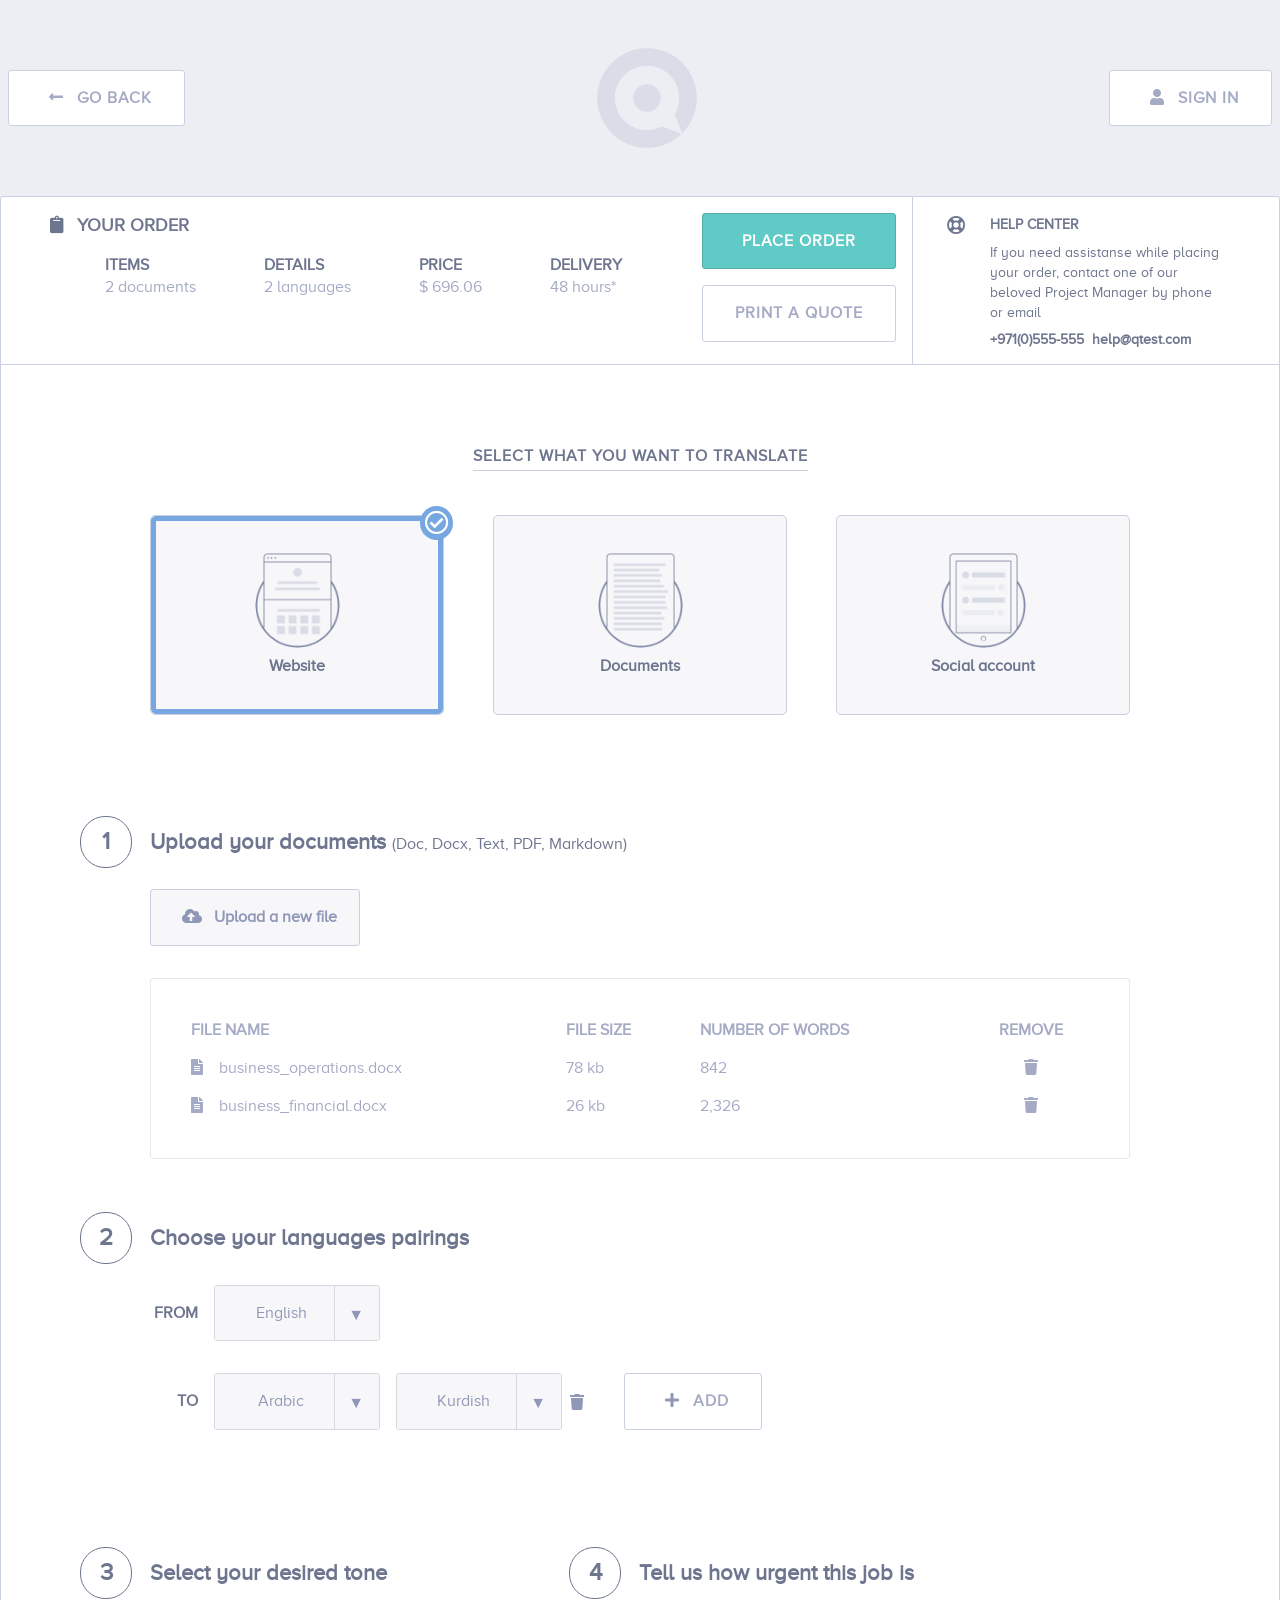
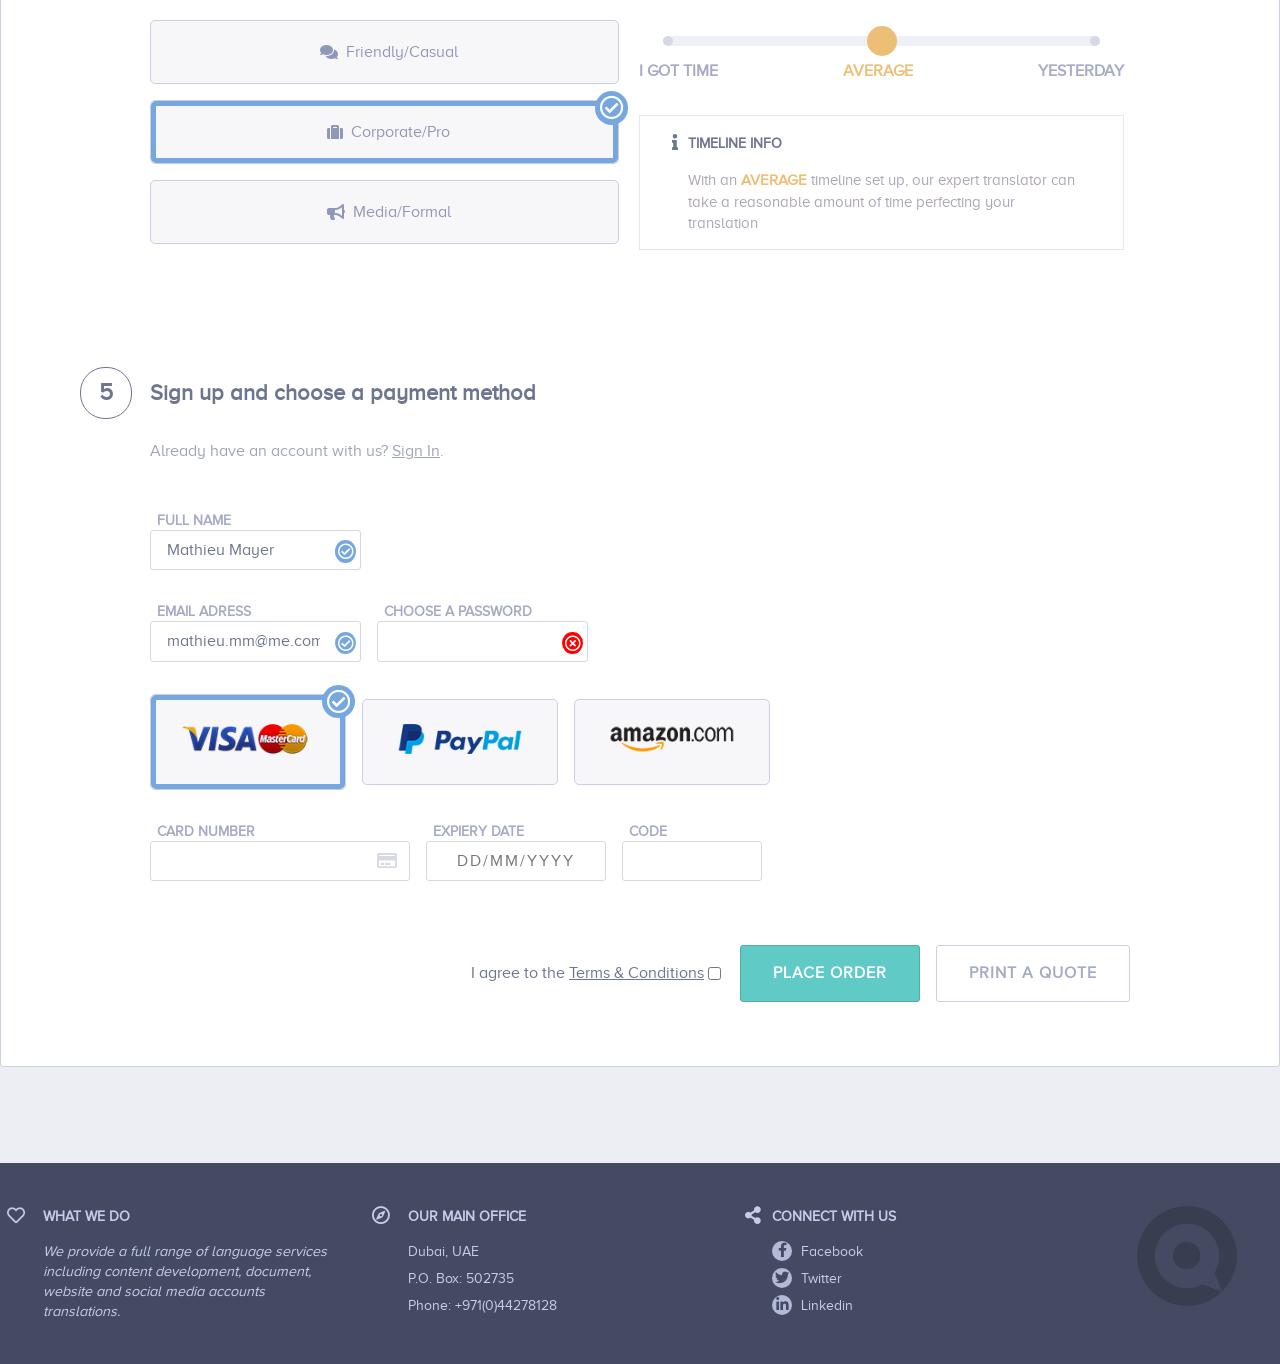
==== task_11/index.html @ 266ed83f "task 11 add" ====
<!DOCTYPE html>
<html lang="en">
<head>
    <meta charset="UTF-8">
    <meta name="viewport" content="width=device-width, initial-scale=1.0">
    <meta http-equiv="X-UA-Compatible" content="ie=edge">
    <link rel="stylesheet" href="css/helpers.css">
    <link rel="stylesheet" href="css/style.css">
    <link href="https://fonts.googleapis.com/css?family=Roboto" rel="stylesheet">
    <link rel="stylesheet" type="text/css" href="fonts/fonts.min.css" />
    <link href="https://use.fontawesome.com/releases/v5.0.4/css/all.css" rel="stylesheet">
    <title>HTML-forms</title>
</head>
<body>
    <header class="header">
        <button type="button" class="button button__bordered"> <i class="fas fa-long-arrow-alt-left"></i> Go back</button>
        <img class="header__logo" src="img/header_circle.png" alt="header logo icon">
        <button type="button" class="button button__bordered"> <i class="fas fa-user"></i> Sign in</button>
    </header>

    <main class="main__wrapper">
        <form>
            <section class="main__wrapper-head">
                <div class="main__wrapper-head-stat">
                    <p class="main__wrapper-head-title">
                        <i class="fas fa-clipboard"></i>
                        Your order
                    </p>
                    <ul>
                        <li>
                            <span>Items</span> 
                            <span>2 documents</span>
                        </li>
                        <li>
                            <span>Details</span>
                            <span>2 languages</span>
                        </li>
                        <li>
                            <span>Price</span>
                            <span>$ 696.06</span>
                        </li>
                        <li>
                            <span>Delivery</span>
                            <span>48 hours*</span>
                        </li>
                    </ul>
                </div>
                <div class="main__wrapper-head-buttons">
                    <button type="button" class="button button__green">Place order</button>
                    <button type="button" class="button button__bordered">Print a quote</button>
                </div>
                <div class="main__wrapper-head-text">
                    <div class="main__wrapper-head-text-outer">
                        <h3>Help center</h3>    
                        <p>
                            If you need assistanse while placing your order,
                            contact one of our beloved Project Manager by phone or email
                        </p>   
                        <address>
                            <a href="tel:+9710555555">+971(0)555-555</a>&nbsp;
                            <a href="mailto:help@qtest.com">help@qtest.com</a>        
                        </address>
                    </div>
                </div>
            </section>

            <section class="main__top-options">
                <h2>
                    <span>Select what you want to translate</span>        
                </h2>

                <div class="radio_wrapper">
                    <div class="radio_custom">
                        <input id="custom-radio-top-1" name="custom-radio-top" checked type="radio"/>
                        <label for="custom-radio-top-1">
                            <span>
                                <img src="img/website.png" alt="website radio button">
                            </span>
                            <span>
                                Website
                            </span>
                        </label>
                    </div>
                    <div class="radio_custom">
                        <input id="custom-radio-top-2" name="custom-radio-top" type="radio"/>
                        <label for="custom-radio-top-2">
                            <span>
                                <img src="img/document.png" alt="documents radio button">
                            </span>
                            <span>
                                Documents
                            </span>
                        </label>
                    </div>
                    <div class="radio_custom">
                        <input id="custom-radio-top-3" name="custom-radio-top" type="radio"/>
                        <label for="custom-radio-top-3">
                            <span>
                                <img src="img/social.png" alt="social account radio button">
                            </span>
                            <span>
                                Social account
                            </span>
                        </label>
                    </div>
                </div>
            </section>

            <div class="content__wrapper-outer">
                <section class="content__wrapper">
                    <h2>Upload your documents <span>(Doc, Docx, Text, PDF, Markdown)</span></h2>
                    <div class="upload_wrapper">
                        <i class="fas fa-cloud-upload-alt"></i>
                        <span>Upload a new file</span>
                        <input type="file" id="upload" name="upload"> 
                    </div>
                    <div class="upload_list">
                        <table>
                            <tr>
                                <th>File name</th>
                                <th>File size</th>
                                <th>Number of words</th>
                                <th>Remove</th>
                            </tr>
                            <tr>
                                <td><i class="fas fa-file-alt"></i>business_operations.docx</td>
                                <td>78 kb</td>
                                <td>842</td>
                                <td><i title="remove file" class="fas fa-trash"></i></td>
                            </tr>
                            <tr>
                                <td><i class="fas fa-file-alt"></i>business_financial.docx</td>
                                <td>26 kb</td>
                                <td>2,326</td>
                                <td><i title="remove file" class="fas fa-trash"></i></td>
                            </tr>
                        </table>
                    </div>
                </section>
            </div>
            
            <div class="content__wrapper-outer">
                <section class="content__wrapper">
                    <h2>Choose your languages pairings</h2>
                    <div class="flex_row-start content__wrapper-language">
                        <p>From</p>
                        <div class="select-container">
                            <select class="select__custom" name="language-from" id="language-from">
                                <option value="English">English</option>
                                <option value="German">German</option>
                                <option value="Ukrainian">Ukrainian</option>
                            </select>
                        </div>
                    </div>
                    <div class="flex_row-start content__wrapper-language">
                        <p>To</p>
                        <div class="select-container">
                            <select class="select__custom" name="language-to" id="language-to">
                                <option value="Arabic">Arabic</option>
                                <option value="English">English</option>
                                <option value="German">German</option>
                                <option value="Ukrainian">Ukrainian</option>
                            </select>
                        </div>
                        <div class="select-container">
                            <select class="select__custom" name="language-to-second" id="language-to-second">
                                <option value="Kurdish">Kurdish</option>
                                <option value="English">English</option>
                                <option value="Ukrainian">Ukrainian</option>
                            </select>
                        </div>
                        <i title="remove file" class="fas fa-trash"></i>
                        <button type="button" class="button button__bordered"> <i class="fas fa-plus"></i> Add</button>
                    </div>
                </section>
            </div>

            <div class="content__wrapper-outer content__wrapper-half">
                <div class="content__wrapper-half-box">
                    <section class="content__wrapper">
                        <h2>Select your desired tone</h2>
                        <div class="tone__wrapper">
                            <div class="radio_custom">
                                <input id="custom-radio-middle-1" name="custom-radio-middle" type="radio"/>
                                <label for="custom-radio-middle-1">
                                    <i class="fas fa-comments"></i>
                                    <span>Friendly/Casual</span>
                                </label>
                            </div>
                            <div class="radio_custom">
                                <input id="custom-radio-middle-2" name="custom-radio-middle" checked type="radio"/>
                                <label for="custom-radio-middle-2">
                                    <i class="fas fa-suitcase"></i>
                                    <span>Corporate/Pro</span>
                                </label>
                            </div>
                            <div class="radio_custom">
                                <input id="custom-radio-middle-3" name="custom-radio-middle" type="radio"/>
                                <label for="custom-radio-middle-3">
                                    <i class="fas fa-bullhorn"></i>
                                    <span>Media/Formal</span>
                                </label>
                            </div>
                        </div>
                    </section>
            
                    <section class="content__wrapper">
                        <h2>Tell us how urgent this job is</h2>
                        <div class="range__wrapper">
                            <input type="range" min="0" max="100" step="50" value="50">
                            <ul>
                                <li>I got time</li>
                                <li class="orange">Average</li>
                                <li>Yesterday</li>
                            </ul>
                            <fieldset>
                                <legend>
                                    <i class="fas fa-info"></i>
                                    <span class="legend-title">Timeline info</span>
                                    <span class="legend-text">
                                        With an <span class="orange">AVERAGE</span> timeline set up, our expert translator can take a 
                                        reasonable amount of time perfecting your translation
                                    </span>
                                </legend>        
                            </fieldset>
                        </div>
                    </section>
                </div>
            </div>

            <div class="content__wrapper-outer">
                <section class="content__wrapper">
                    <h2>Sign up and choose a payment method</h2>
                    <div class="content__bottom">
                        <p>
                            Already have an account with us? <a href="#" title="Sign In">Sign In</a>.
                        </p>
                        <div class="flex_row-start">
                            <div>
                                <p class="title">Full name</p>
                                <input name="name" id="name" required value="Mathieu Mayer" placeholder="">
                                <label for="name"></label>
                            </div>
                        </div>
                        <div class="flex_row-start">
                            <div>
                                <p class="title">Email adress</p>
                                <input type="email" name="email" required id="email" value="mathieu.mm@me.com" placeholder="">
                                <label for="email"></label>
                            </div>
                            <div>
                                <p class="title">Choose a password</p>
                                <input minlength="8"
                                    type="password" 
                                    name="password" 
                                    id="password" 
                                required title="Password length be 8 characters minimum">
                                <label for="password"></label>
                            </div>
                        </div>
                        <div class="flex_row-start">
                            <div class="radio_custom">
                                <input id="custom-radio-bottom-1" name="custom-radio-bottom" checked type="radio"/>
                                <label for="custom-radio-bottom-1">
                                    <span>
                                        <img src="img/visa.png" alt="credit card radio button">
                                    </span>
                                </label>
                            </div>
                            <div class="radio_custom">
                                <input id="custom-radio-bottom-2" name="custom-radio-bottom"  type="radio"/>
                                <label for="custom-radio-bottom-2">
                                    <span>
                                        <img src="img/paypal.png" alt="paypal radio button">
                                    </span>
                                </label>
                            </div>
                            <div class="radio_custom">
                                <input id="custom-radio-bottom-3" name="custom-radio-bottom"  type="radio"/>
                                <label for="custom-radio-bottom-3">
                                    <span>
                                        <img src="img/amazon.png" alt="amazon radio button">
                                    </span>
                                </label>
                            </div>
                        </div>
                        <div class="flex_row-start">
                            <div>
                                <p class="title">Card number</p>
                                <input type="text" name="card" id="card" title="enter 16 digit card number" maxlength="16" placeholder="">
                                <label for="card"></label>
                            </div>
                            <div>
                                <p class="title">Expiery date</p>
                                <input name="expiery" id="expiery" title="enter expiery card date" maxlength="10" placeholder="DD/MM/YYYY">
                                <label for="expiery"></label>
                            </div>
                            <div>
                                <p class="title">Code</p>
                                <input type="number" max="999" title="enter CVV card code" name="code" id="code">
                                <label for="code"></label>
                            </div>
                        </div>
                        <div class="flex_row-end">
                            <label for="agree">I agree to the <a href="#">Terms & Conditions</a></label>
                            <input type="checkbox" name="agree" id="agree" value="0">
                            <button class="button button__green">Place order</button>
                            <button type="button" class="button button__bordered">Print a quote</button>
                        </div>
                    </div>
                </section>
            </div>
        </form>
    </main>

    <footer class="footer">
        <section class="footer__wrapper">
            <div>
                <i class="far fa-heart"></i>
                <h3>What we do</h3>
                <p>
                    We provide a full range of language services including content development, 
                    document, website and social media accounts translations.
                </p>
            </div>
            <div>
                <i class="far fa-compass"></i>
                <h3>Our main office</h3>
                <address>
                    <ul>
                        <li>Dubai, UAE</li>
                        <li>P.O. Box: 502735</li>
                        <li>Phone: <a href="tel:+971(0)44278128">+971(0)44278128</a></li>
                    </ul>
                </address>
            </div>
            <div>
                <i class="fas fa-share-alt"></i>
                <h3>Connect with us</h3>
                <ul class="social-list">
                    <li><i class="fab fa-facebook-f"></i><a title="Facebook" href="#">Facebook</a></li>
                    <li><i class="fab fa-twitter"></i><a title="Twitter" href="#">Twitter</a></li>
                    <li><i class="fab fa-linkedin-in"></i><a title="Linkedin" href="#">Linkedin</a></li>
                </ul>
            </div>
            <img src="img/footer_circle.png" alt="footer-logo">
        </section>
    </footer>
    
</body>
</html>
---- task_11/css/helpers.css ----
/*style reset*/
*{
    box-sizing: border-box;
    font: 100%/1.4 'Proxima Nova', Georgia, sans-serif;
}

html, body, div, span, applet, object, iframe,
h1, h2, h3, h4, h5, h6, p, blockquote, pre,
a, abbr, acronym, address, big, cite, code,
del, dfn, em, img, ins, kbd, q, s, samp,
small, strike, strong, sub, sup, tt, var,
b, u, i, center,
dl, dt, dd, ol, ul, li,
fieldset, form, label, legend,
table, caption, tbody, tfoot, thead, tr, th, td,
article, aside, canvas, details, embed, 
figure, figcaption, footer, header, hgroup, 
menu, nav, output, ruby, section, summary,
time, mark, audio, video {
	margin: 0;
	padding: 0;
	border: 0;
	font-size: 100%;
	font: inherit;
    vertical-align: baseline;
}


article, aside, details, figcaption, figure, 
footer, header, hgroup, menu, nav, section {
	display: block;
}
body {
	line-height: 1;
}
ol, ul {
	list-style: none;
}
blockquote, q {
	quotes: none;
}
blockquote:before, blockquote:after,
q:before, q:after {
	content: '';
	content: none;
}
table {
	border-collapse: collapse;
	border-spacing: 0;
}


/*buttons*/
.button{
    padding: 1em 2em;
    text-transform: uppercase;
    font-weight: 700;
    letter-spacing: 1px;
    border-radius: 3px;
    cursor: pointer;
    transition: all ease-out 0.2s;
}

.button:hover{
    opacity: 0.7;
}

.button__bordered{
    background: #fff;
    border: 1px solid #c9d0e1;
    color: #a5abc5;
}

.button__green{
    background: #5fcac6;
    border: 1px solid #54aca9;
    color: #fff;
}

/*font awesome icons*/

.fas{
    padding: 0 0.5em;
}

/*custom select*/

.select__custom{
    background: #f7f7fa;
    border: none;
    color: #9098b7;
    padding: 1em 4em 1em 2em;
    text-align-last: center; /*for Chrome only*/
    appearance:none;
    -moz-appearance:none; 
    -webkit-appearance:none;
}

.select-container{
    position: relative;
    overflow: hidden;
    border: 1px solid #d7d8e0;
    border-radius: 3px;
}

.select-container:after {
    content: '▼';
    color: #9098b8;
    right: 15px;
    top: 0px;
    height: 40px;
    padding: 18px 0px 0px 13px;
    border-left: 1px solid #d7d8e0;
    position: absolute;
    pointer-events: none;
}

select::-ms-expand {
display: none;
}



/*custom radio buttons*/

.radio_custom input[type="radio"]{
    display: none;
}

.radio_custom input[type="radio"]:checked+label{
    border: 5px solid #76a7e1;
    border-radius: 5px;
}

.radio_custom input[type="radio"]:checked+label{
    border: 5px solid #76a7e1;
    border-radius: 5px;
    position: relative;
}

.radio_custom input[type="radio"]:checked+label:before{
    font-family: Font Awesome\ 5 Free;
    background: #76a7e1;
    color: #fff;
    content: "\f058";
    position: absolute;
    top: -15px;
    right: -15px;
    font-size: 150%;
    width: 23px;
    padding: 0 5px;
    border-radius: 100%;
    text-align: center;
}

.radio_custom label{
    width: 100%;
    height: 100%;
    display: flex;
    justify-content: center;
    align-items: center;
    flex-direction: column;
}




/*range slider*/
input[type=range] {
    -webkit-appearance: none;
    width: 90%;
    margin-top: 2em;
    position: relative;
    outline: none;
}
  
input[type=range]::-webkit-slider-thumb {
    -webkit-appearance: none;
    width: 30px;
    height: 30px;
    border-radius: 20px;
    background: #edbe76;
    margin-top: -10px;
    z-index: 2;
    position: relative;
}
  
input[type=range]::after {
    content: '';
    display: block;
    width: 10px;
    height: 10px;
    border-radius: 10px;
    background: #d6d8e2;
    position: absolute;
    z-index: 1;
}
  
input[type=range]:before {
    content: '';
    display: block;
    width: 10px;
    height: 10px;
    border-radius: 10px;
    background: #d6d8e2;
    position: absolute;
    right: 0;
    z-index: 1;
}
  
input[type=range]::-webkit-slider-runnable-track {
    -webkit-appearance: none;
    width: 100%;
    background: #eff0f5;
    height: 10px;
    border-radius: 10px;
}

/*colors*/
.orange{
    color: #edbe76;
    font-weight: 700;
}
---- task_11/css/style.css ----
body{
    background: #eceef4;
    counter-reset: section;
}


/*HEADER*/
.header{
    width: 100%;
    max-width: 1280px;
    padding: 3em 0;
    margin: 0 auto;
    display: flex;
    justify-content: space-between;
    align-content: center;
    align-items: center;
    flex-wrap: wrap;
}
.header__logo{
    width: 100%;
    max-width: 100px;
}
@media screen and (max-width: 1320px),(min-resolution:270dpi){
    .header{
        padding: 3em 0.5em;
    }
}
@media screen and (max-width: 560px),(min-resolution:270dpi){
    .header{
        padding: 1em 0.5em;
        flex-direction: column;
    }
    .header__logo{
        width: 100%;
        max-width: 140px;
        margin: 1em;
    }
}






/*MAIN*/
.main__wrapper{
    width: 100%;
    max-width: 1280px;
    margin: 0 auto;
    margin-bottom: 6em;
    background: #fff;
    border: 1px solid #c9d0e1;
    border-radius: 3px;
    color: #6e768f;
}
.main__wrapper-head{
    width: 100%;
    display: flex;
    justify-content: space-around;
    flex-wrap: wrap;
    border-bottom: 1px solid #c9d0e1;
}
@media screen and (max-width: 860px),(min-resolution:270dpi){
    .main__wrapper-head{
        flex-direction: column;
        padding: 1.5em;
        align-items: center;
    }

    .main__wrapper-head-buttons{
        max-width: 260px;
    }
}
.main__wrapper-head-title{
    text-transform: uppercase;
    font-size: 110%;
    font-weight: 700;
}
.main__wrapper-head-stat{
    padding: 1em;
}
.main__wrapper-head-stat ul li{
    display: inline-block;
    margin-top: 1em;
    margin-left: 4em;
}
.main__wrapper-head-stat ul li span:nth-child(1){
    display: block;
    font-weight: 700;
    text-transform: uppercase;
}
.main__wrapper-head-stat ul li span:nth-child(2){
    color: #a5abc5;
}
.main__wrapper-head-buttons{
    padding: 1em;
    display: flex;
    flex-direction: column;
    border-right: 1px solid #c9d0e1;
}
.main__wrapper-head-buttons .button:nth-child(2){
    margin-top: 1em;
}
.main__wrapper-head-text{
    max-width: 265px;
    font-size: 90%;
    margin: 0 1em;
    padding: 1em;
    position: relative;
}
@media screen and (max-width: 1260px),(min-resolution:270dpi){
    .main__wrapper-head-text{
        max-width: none;
        margin: 1em 1em;
    }
    .main__wrapper-head-buttons{
        border-right: none;
    }
}
.main__wrapper-head-text h3{
    text-transform: uppercase;
    font-weight: 700;
    margin-top: 0.2em
}
.main__wrapper-head-text p, address{
    margin-top: 0.5em;
}
.main__wrapper-head-text a{
    text-decoration: none;
    color: #6e768f;
    font-weight: 700;
}
.main__wrapper-head-text a:hover{
    text-decoration: underline;
}
.main__wrapper-head-text:before{
    font-family: Font Awesome\ 5 Free;
    content: "\f1cd";
    position: absolute;
    top: 0;
    font-size: 130%;
    left: -1.5em;
    top: 0.8em;
}








/*Top block*/
.main__top-options{
    padding: 5em 1.5em 3em 1.5em;
}
.main__top-options h2{
    text-align: center;
    text-transform: uppercase;
    font-weight: 700;
    letter-spacing: 1px;
}
.main__top-options h2 span{
    border-bottom: 1px solid #c9d0e1;
    padding-bottom: 5px;
}
.main__top-options .radio_wrapper{
    width: 100%;
    max-width: 980px;
    margin: 0 auto;
    margin-top: 3em;
    display: flex;
    justify-content: space-between;
}
.main__top-options .radio_wrapper div{
    background: #f7f7fa;
    border: 1px solid #c9d0e1;
    width: 30%;
    border-radius: 5px;
}
.main__top-options .radio_wrapper div label{
    padding: 2em 0;
}
.main__top-options .radio_wrapper img{
    max-width: 85px;
}
.main__top-options .radio_wrapper span:nth-child(2){
    font-weight: 700;
}
@media screen and (max-width: 840px),(min-resolution:270dpi){
    .main__top-options .radio_wrapper{
        flex-direction: column;
        align-items: center;
    }

    .main__top-options .radio_wrapper div{
        margin-top: 1em;
        width: 50%;
    }
}
@media screen and (max-width: 640px),(min-resolution:270dpi){
    .main__top-options .radio_wrapper div{
        width: 100%;
    }
}



/*upload block*/
.content__wrapper-outer{
    padding: 0 5em;
}
.content__wrapper-half-box{
    max-width: 980px;
    margin: 0 auto;
}
.content__wrapper-half .content__wrapper{
    max-width: none;
    display: inline-block;
    width: 49.5%;
    vertical-align: top;
}
.content__wrapper{
    position: relative;
    width: 100%;
    max-width: 980px;
    margin: 0 auto;
    margin-top: 4em;
    margin-bottom: 4em;
}
.content__wrapper h2{
    font-size: 135%;
    font-weight: 700;
}
.content__wrapper h2 span{
    font-size: 75%;
    font-weight: 400;
}
.content__wrapper .upload_wrapper{
    position: relative;
    max-width: 210px;
    text-align: center;
    border: 1px solid #c9d0e1;
    background: #f7f7fa;
    margin-top: 2em;
    padding: 1em 1em;
    font-weight: 700;
    border-radius: 3px;
    transition: all ease-out 0.2s;
    color: #9098b8;
}
.content__wrapper .upload_wrapper:hover{
    opacity: 0.6;
}
.content__wrapper .upload_wrapper input[type="file"]{
    position: absolute;
    top: 0;
    left: 0;
    width: 100%;
    height: 100%;
    opacity: 0;
}
.content__wrapper .upload_list{
    border: 1px solid #e6e8ee;
    margin-top: 2em;
    padding: 2em;
    border-radius: 3px;
    color: #a5abc5;
}
.content__wrapper .upload_list table{
    width: 100%;
}
.content__wrapper .upload_list table th{
    text-transform: uppercase;
    font-weight: 700;
}
.content__wrapper .upload_list table th:not(:last-child){
    text-align: left;
}
.content__wrapper .upload_list table td,th{
    padding: 0.5em;
}
.content__wrapper .upload_list table td:last-child{
    text-align: center;
}
.content__wrapper .upload_list table td .fas{
    padding: 0 1em 0 0;
    transition: all ease-out 0.2s;
    cursor: pointer;
}
.content__wrapper .upload_list table td .fas:hover{
    opacity: 0.6;
}
.content__wrapper .upload_list table td .fa-trash{
    padding: 0;
}
.content__wrapper:before{
    counter-increment: section;
    content: counter(section);
    border: 1px solid #6e768f;
    color: #6e768f;
    font-weight: 700;
    font-size: 150%;
    border-radius: 25px;
    display: flex;
    justify-content: center;
    align-items: center;
    width: 50px;
    height: 50px;
    position: absolute;
    left: -70px;
    top: -11px;
}
@media screen and (max-width: 1200px),(min-resolution:270dpi){
    .content__wrapper:before{
        width: 30px;
        height: 30px;
        border-radius: 15px;
        left: -40px;
        top: -2px;
    }
    .content__wrapper-outer{
        padding: 0 3em;
    }
    .content__wrapper-half .content__wrapper{
        display: block;
        width: 100%;
    }
}
@media screen and (max-width: 800px),(min-resolution:270dpi){
    .content__wrapper .upload_list{
        padding: 2em 0.5em;
        font-size: 80%;
    }
}
@media screen and (max-width: 560px),(min-resolution:270dpi){
    .content__wrapper:before{
        width: 30px;
        height: 30px;
        border-radius: 15px;
        left: 0.5em;
        top: -1em;
    }
    .content__wrapper{
        padding: 1em;
    }
    .content__wrapper-outer{
        padding: 0 1em;
    }
    .content__wrapper .upload_list table{
        overflow-x: auto;
		display: block;
    }
    .content__wrapper .upload_list table td,th{
        padding: 0.2em;
    }
    .content__wrapper .upload_list table td:first-child{
        min-width: 180px;
    }
}



/*language block*/
.content__wrapper .flex_row-start{
    display: flex;
    justify-content: flex-start;
    flex-wrap: wrap;
    align-items: center;
    margin-top: 2em;
}
.content__wrapper-language p{
    text-transform: uppercase;
    font-weight: 700;
    width: 3em;
    text-align: right;
}
.content__wrapper-language .select-container{
    margin: 0 0 0 1em;
}
.content__wrapper-language i{
    color: #9098b7;
}
.content__wrapper-language button{
    margin: 0 0 0 2em;
}
@media screen and (max-width: 760px),(min-resolution:270dpi){
    .content__wrapper .flex_row-start{
        justify-content: center;
        margin-top: 0em;
    }
    .content__wrapper-language .select-container{
        margin: 0.5em 0 0em 0.5em;
    }
    .content__wrapper-language button{
        margin: 0.5em 0 0 0em;
    }
}
@media screen and (max-width: 400px),(min-resolution:270dpi){
    .content__wrapper-language p{
        margin-right: 1em;
    }
    .content__wrapper .flex_row-start{
        justify-content: flex-start;
        margin-top: 0em;
    }
    .content__wrapper-language .select-container{
        margin-left: 0;
    }
} 


/*tone block*/
.content__wrapper .tone__wrapper{
    display: flex;
    flex-direction: column;
    padding: 0 1em 0 0;
    margin: 1em 0 0 0;
    align-items: left;
}
.content__wrapper .tone__wrapper div{
    background: #f7f7fa;
    border: 1px solid #c9d0e1;
    border-radius: 5px;
    margin-top: 1em;
    height: 4em;
    min-width: 260px;
    color: #9098b8;
}
.content__wrapper .tone__wrapper .radio_custom label{
    flex-direction: row;
}
@media screen and (max-width: 1200px),(min-resolution:270dpi){
    .content__wrapper .tone__wrapper{
        align-items: center;
        padding: 0;
    }
}


/*range block*/
.content__wrapper .range__wrapper{
    margin-top: 1em;
    text-align: center;
}
.content__wrapper .range__wrapper ul{
    display: flex;
    justify-content: space-between;
    text-transform: uppercase;
    font-weight: 700;
    margin-top: 0.5em;
    color: #a5abc5;
}
.content__wrapper .range__wrapper fieldset{
    margin-top: 2em;
}
.content__wrapper .range__wrapper legend{
    text-align: left;
    padding: 1em 3em;
    margin-top: 2em;
    border: 1px solid #e6e8ee;
    position: relative;
}
.content__wrapper .range__wrapper legend .legend-title{
    text-transform: uppercase;
    font-weight: 700;
    font-size: 90%;
}
.content__wrapper .range__wrapper legend .legend-text{
    display: block;
    font-size: 95%;
    margin-top: 1em;
    color: #aea5b8;
}
.content__wrapper .range__wrapper legend i{
    position: absolute;
    left: 1.5em;
    top: 18px;
}



/*bottom form block*/
.content__wrapper .content__bottom{
    margin: 1em 0 0 0;
}
.content__wrapper .content__bottom p:not(.title){
    padding: 1em 0;
    color: #9fa5b8;
}
.content__wrapper .content__bottom p a{
    padding: 1em 0;
    color: #9fa5b8;
}
.content__wrapper .content__bottom .flex_row-start{
    display: flex;
    justify-content: flex-start;
}
.content__wrapper .content__bottom .flex_row-end{
    display: flex;
    justify-content: flex-end;
    align-items: center;
    margin-top: 4em;
    flex-wrap: wrap;
}
.content__wrapper .content__bottom .flex_row-end label[for="agree"] a{
    color: #6e768f;
}
.content__wrapper .content__bottom .flex_row-end .button__green{
    margin: 0 1em;
}
@media screen and (max-width: 760px),(min-resolution:270dpi){
    .content__wrapper .content__bottom .flex_row-end{
        justify-content: center;
        align-items: center;
        flex-direction: column;
    }
    .content__wrapper .content__bottom .flex_row-end .button__green{
        margin: 1em 0;
    }
}
.content__wrapper .content__bottom .flex_row-start .title{
    display: block;
    font-size: 85%;
    margin-left: 0.5em;
    text-transform: uppercase;
    font-weight: 700;
    color: #a5abc5;
}
.content__wrapper .content__bottom .flex_row-start div{
    margin: 0 1em 0 0;
}
.content__wrapper .content__bottom .flex_row-start input:not([type="radio"]){
    color: #6e768f;
    border: 1px solid #d7d9e0;
    border-radius: 3px;
    padding: 0.5em 2.5em 0.5em 1em;
}
.content__wrapper .content__bottom .flex_row-start
input:not([type="radio"])+label{
    position: relative;
    display: block;
    width: 100%;
    height: 100%;
}
.content__wrapper .content__bottom .flex_row-start
input:not([type="radio"]):valid+label:before{
    font-family: Font Awesome\ 5 Free;
    background: #76a7e1;
    color: #fff;
    content: "\f058";
    position: absolute;
    top: -30px;
    right: 5px;
    font-size: 100%;
    width: 15px;
    padding: 0 3px;
    border-radius: 100%;
    text-align: center;
}
.content__wrapper .content__bottom .flex_row-start
input:not([type="radio"]):invalid+label:before{
    font-family: Font Awesome\ 5 Free;
    background: red;
    color: #fff;
    content: "\f057";
    position: absolute;
    top: -30px;
    right: 5px;
    font-size: 100%;
    width: 15px;
    padding: 0 3px;
    border-radius: 100%;
    text-align: center;
}
.content__wrapper .content__bottom .flex_row-start
#card+label:before{
    font-family: Font Awesome\ 5 Free;
    color: #d7d9e0;
    content: "\f09d";
    background: none;
    position: absolute;
    top: -32px;
    right: 5px;
    font-size: 110%;
    width: 30px;
    padding: 0 3px;
    border-radius: 100%;
    text-align: center;
}
.content__wrapper .content__bottom .flex_row-start #card{
    min-width: 260px;
}
.content__wrapper .content__bottom .flex_row-start #expiery{
    text-align: center;
    letter-spacing: 2px;
    padding: 0.5em 1em;
    max-width: 180px;
}
.content__wrapper .content__bottom .flex_row-start #code{
    text-align: center;
    padding: 0.5em 2em;
    max-width: 140px;
}
.content__wrapper .content__bottom .flex_row-start, #expiery+label:before, #code+label:before{
    content: ''
}
.content__wrapper .content__bottom .flex_row-start input[type="password"]{
    font-weight: 700;
    letter-spacing: 5px;
}
.content__wrapper .content__bottom .flex_row-start .radio_custom{
    background: #f7f7fa;
    border: 1px solid #c9d0e1;
    width: 20%;
    border-radius: 5px;
}
.content__wrapper .content__bottom .flex_row-start .radio_custom label{
    padding: 1.5em 0;
}
.content__wrapper .content__bottom .flex_row-start .radio_custom img{
    max-height: 30px;
}
@media screen and (max-width: 960px),(min-resolution:270dpi){
    .content__wrapper .content__bottom .flex_row-start{
        justify-content: center;
        flex-wrap: wrap;
    }
    .content__wrapper .content__bottom .flex_row-start .radio_custom{
        width: 80%;
        margin-top: 1em;
    }
    .content__wrapper .content__bottom .flex_row-start div{
        margin: 0 0 0 1em;
    }
}
@media screen and (max-width: 760px),(min-resolution:270dpi){
    .content__wrapper .content__bottom .flex_row-start{
        flex-direction: column;
    }
    .content__wrapper .content__bottom .flex_row-start div{
        margin: 1em 0 0 0;
    }
}


/*footer*/
.footer{
    background: #444a62;
    font: 90%/1.4 'Proxima Nova', Georgia, sans-serif;
    color: #c6ccea;
}
.footer a{
    color: #c6ccea;
    text-decoration: none;
}
.footer__wrapper{
    max-width: 1280px;
    margin: 0 auto;
    padding: 3em;
    display: flex;
    justify-content: space-between;
    align-items: flex-start;
}
.footer__wrapper img{
    max-width: 100px;
}
.footer__wrapper div{
    width: 25%;
    position: relative;
}
.footer__wrapper i{
    position: absolute;
    left: -2em;
    font-size: 125%;
}
.footer__wrapper .social-list{
    margin-left: 2em;
}
.footer__wrapper ul li{
    position: relative;
    margin-top: 0.5em;
}
.footer__wrapper ul li i{
    position: absolute;
    font-size: 100%; 
    left: -2em;
    background: #b3b9d7;
    color: #444a62;
    width: 20px;
    height: 20px;
    border-radius: 100%;
    display: flex;
    align-items: center;
    justify-content: center;
}
.footer__wrapper div p{
    font-style: italic;
}
.footer__wrapper h3{
    text-transform: uppercase;
    font-weight: 700;
    margin: 0 0 1em 0;
}
@media screen and (max-width: 960px),(min-resolution:270dpi){
    .footer__wrapper{
        flex-wrap: wrap;
        justify-content: center;
        flex-direction: column;
        align-items: center;
    }
    .footer__wrapper div{
        width: 50%;
        margin-bottom: 2em;
    }
}
@media screen and (max-width: 560px),(min-resolution:270dpi){
    .footer__wrapper div{
        width: 90%;
    }
}
---- task_11/fonts/fonts.min.css ----
@font-face{font-family:proxima_nova_altblack;src:url('Mark Simonson - Proxima Nova Alt Black-webfont.eot');src:url('Mark Simonson - Proxima Nova Alt Black-webfont.eot?#iefix') format('embedded-opentype'),url('Mark Simonson - Proxima Nova Alt Black-webfont.woff2') format('woff2'),url('Mark Simonson - Proxima Nova Alt Black-webfont.woff') format('woff'),url('Mark Simonson - Proxima Nova Alt Black-webfont.ttf') format('truetype'),url('Mark Simonson - Proxima Nova Alt Black-webfont.svg#proxima_nova_altblack') format('svg');font-weight:400;font-style:normal}@font-face{font-family:proxima_nova_altbold;src:url('Mark Simonson - Proxima Nova Alt Bold-webfont.eot');src:url('Mark Simonson - Proxima Nova Alt Bold-webfont.eot?#iefix') format('embedded-opentype'),url('Mark Simonson - Proxima Nova Alt Bold-webfont.woff2') format('woff2'),url('Mark Simonson - Proxima Nova Alt Bold-webfont.woff') format('woff'),url('Mark Simonson - Proxima Nova Alt Bold-webfont.ttf') format('truetype'),url('Mark Simonson - Proxima Nova Alt Bold-webfont.svg#proxima_nova_altbold') format('svg');font-weight:400;font-style:normal}@font-face{font-family:'Proxima Nova';src:url('Mark Simonson - Proxima Nova Alt Regular-webfont.eot');src:url('Mark Simonson - Proxima Nova Alt Regular-webfont.eot?#iefix') format('embedded-opentype'),url('Mark Simonson - Proxima Nova Alt Regular-webfont.woff2') format('woff2'),url('Mark Simonson - Proxima Nova Alt Regular-webfont.woff') format('woff'),url('Mark Simonson - Proxima Nova Alt Regular-webfont.ttf') format('truetype'),url('Mark Simonson - Proxima Nova Alt Regular-webfont.svg#proxima_nova_altregular') format('svg');font-weight:400;font-style:normal}@font-face{font-family:proxima_nova_scosfthin;src:url('Mark Simonson - Proxima Nova ScOsf Thin-webfont.eot');src:url('Mark Simonson - Proxima Nova ScOsf Thin-webfont.eot?#iefix') format('embedded-opentype'),url('Mark Simonson - Proxima Nova ScOsf Thin-webfont.woff2') format('woff2'),url('Mark Simonson - Proxima Nova ScOsf Thin-webfont.woff') format('woff'),url('Mark Simonson - Proxima Nova ScOsf Thin-webfont.ttf') format('truetype'),url('Mark Simonson - Proxima Nova ScOsf Thin-webfont.svg#proxima_nova_scosfthin') format('svg');font-weight:400;font-style:normal}@font-face{font-family:proxima_nova_ltsemibold;src:url('Mark Simonson - Proxima Nova Semibold-webfont.eot');src:url('Mark Simonson - Proxima Nova Semibold-webfont.eot?#iefix') format('embedded-opentype'),url('Mark Simonson - Proxima Nova Semibold-webfont.woff2') format('woff2'),url('Mark Simonson - Proxima Nova Semibold-webfont.woff') format('woff'),url('Mark Simonson - Proxima Nova Semibold-webfont.ttf') format('truetype'),url('Mark Simonson - Proxima Nova Semibold-webfont.svg#proxima_nova_ltsemibold') format('svg');font-weight:400;font-style:normal}@font-face{font-family:proxima_nova_ltthin;src:url('Mark Simonson - Proxima Nova Thin-webfont.eot');src:url('Mark Simonson - Proxima Nova Thin-webfont.eot?#iefix') format('embedded-opentype'),url('Mark Simonson - Proxima Nova Thin-webfont.woff2') format('woff2'),url('Mark Simonson - Proxima Nova Thin-webfont.woff') format('woff'),url('Mark Simonson - Proxima Nova Thin-webfont.ttf') format('truetype'),url('Mark Simonson - Proxima Nova Thin-webfont.svg#proxima_nova_ltthin') format('svg');font-weight:400;font-style:normal}
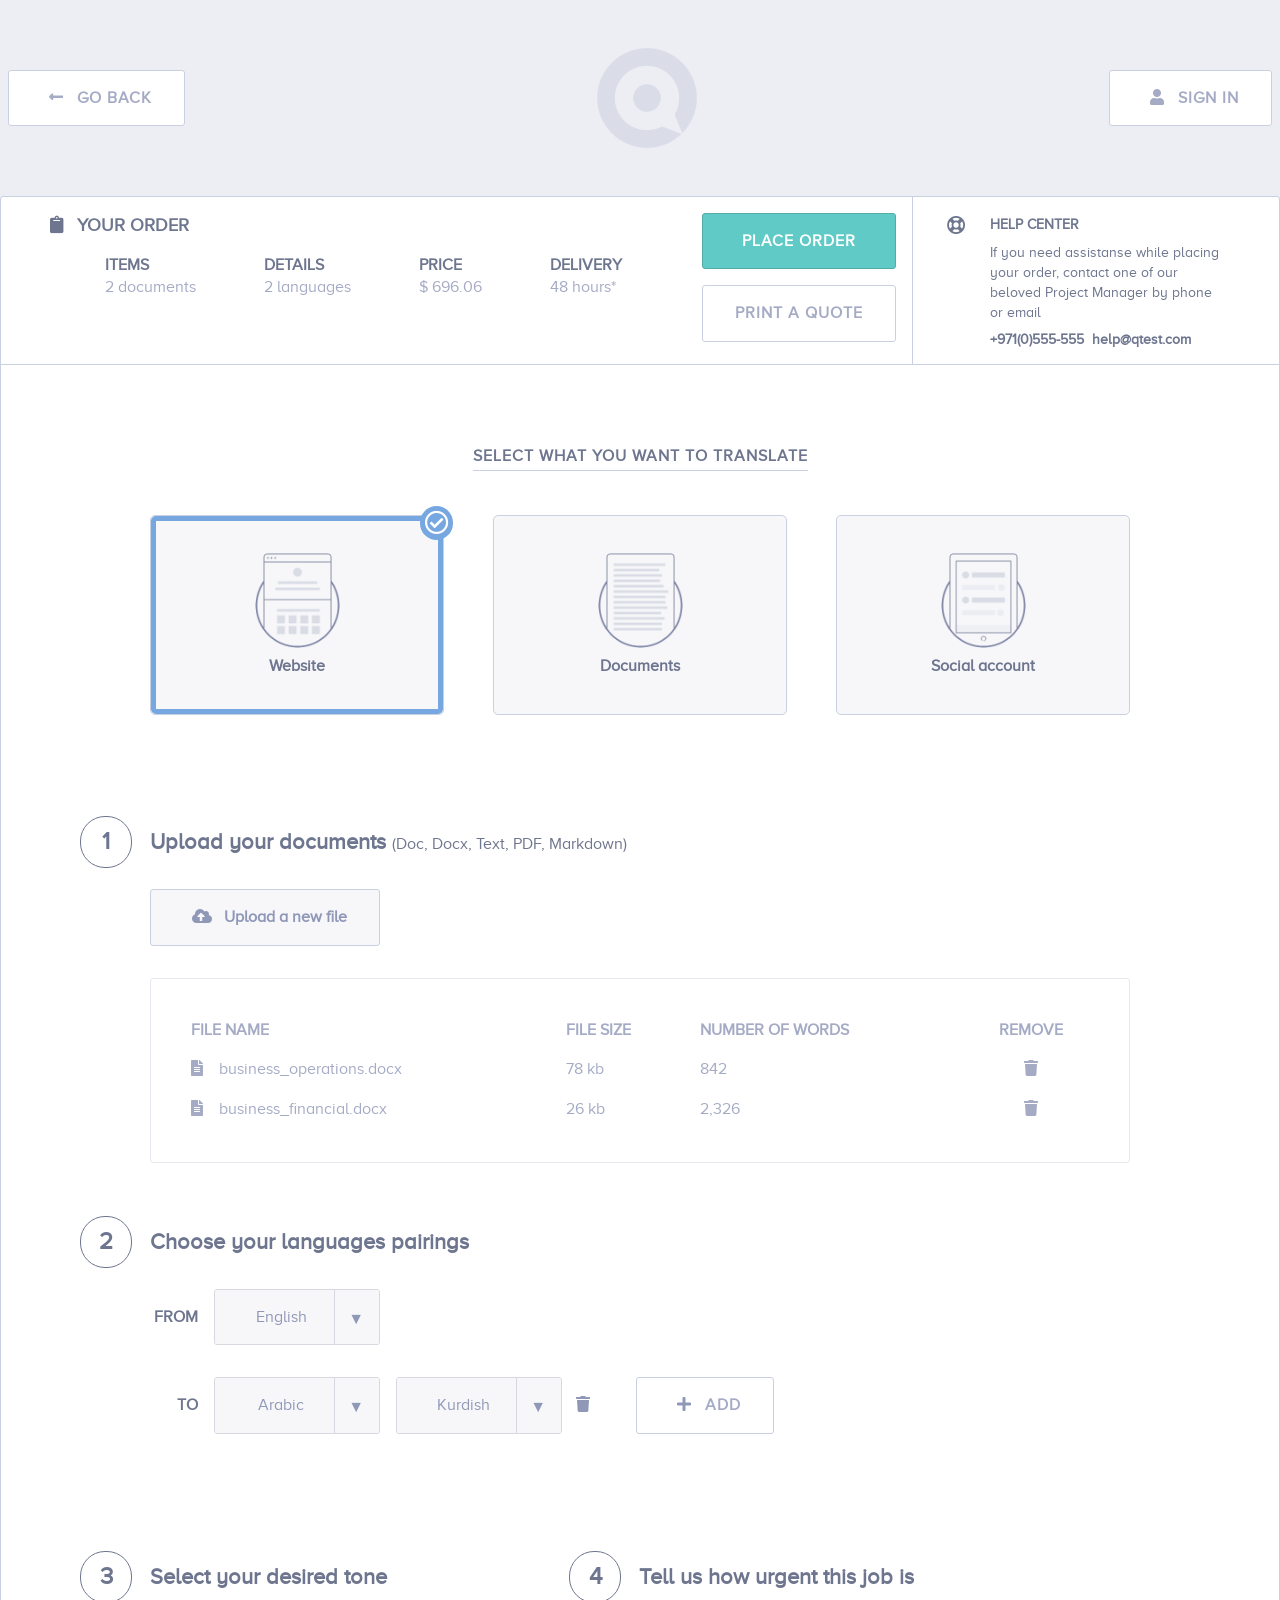
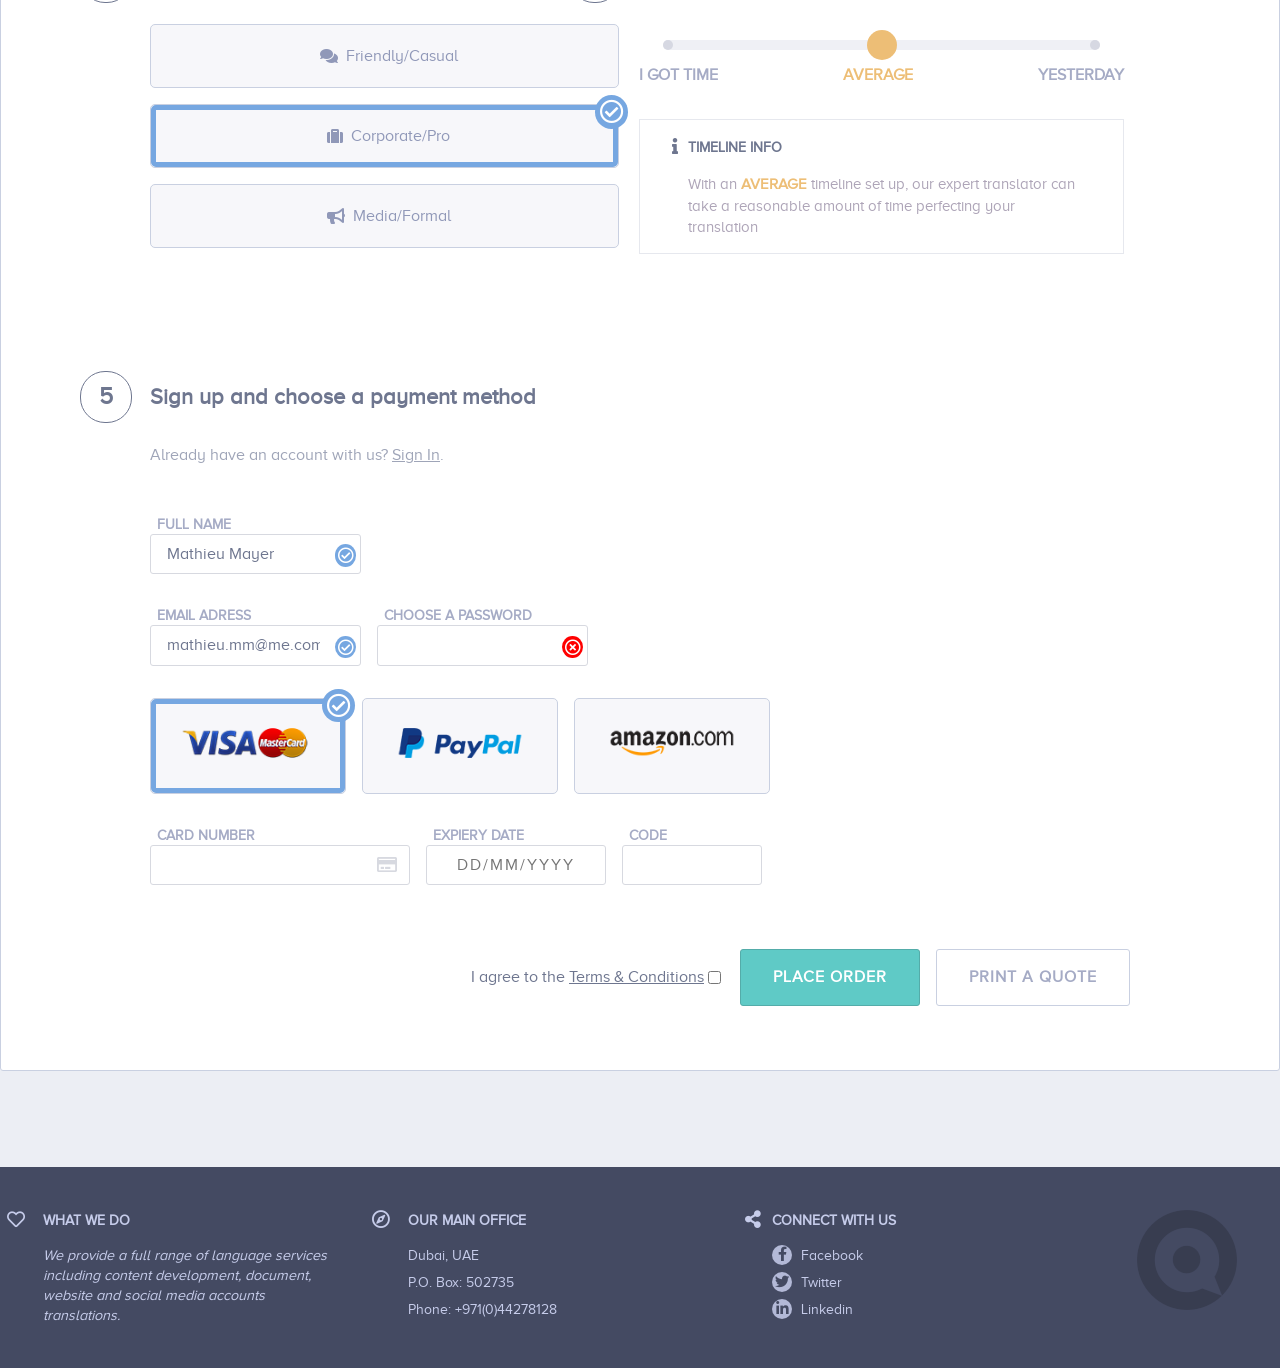
==== commit af556800: "task 11 add hover effects, fixed upload button" ====
--- a/task_11/index.html
+++ b/task_11/index.html
@@ -126,13 +126,21 @@
                                 <td><i class="fas fa-file-alt"></i>business_operations.docx</td>
                                 <td>78 kb</td>
                                 <td>842</td>
-                                <td><i title="remove file" class="fas fa-trash"></i></td>
+                                <td>
+                                    <button type="button" class="button__empty">
+                                        <i title="remove file" class="fas fa-trash"></i>
+                                    </button>
+                                </td>
                             </tr>
                             <tr>
                                 <td><i class="fas fa-file-alt"></i>business_financial.docx</td>
                                 <td>26 kb</td>
                                 <td>2,326</td>
-                                <td><i title="remove file" class="fas fa-trash"></i></td>
+                                <td>
+                                    <button type="button" class="button__empty">
+                                        <i title="remove file" class="fas fa-trash"></i>
+                                    </button>
+                                </td>
                             </tr>
                         </table>
                     </div>
@@ -169,7 +177,9 @@
                                 <option value="Ukrainian">Ukrainian</option>
                             </select>
                         </div>
-                        <i title="remove file" class="fas fa-trash"></i>
+                        <button type="button" class="button__empty">
+                            <i title="remove file" class="fas fa-trash"></i>
+                        </button>    
                         <button type="button" class="button button__bordered"> <i class="fas fa-plus"></i> Add</button>
                     </div>
                 </section>
--- a/task_11/css/helpers.css
+++ b/task_11/css/helpers.css
@@ -77,6 +77,17 @@
     color: #fff;
 }
 
+.button__empty{
+    color: #a5abc5;
+    background: none;
+    border: none;
+    cursor: pointer;
+}
+
+.button__empty:hover{
+    opacity: 0.6;
+}
+
 /*font awesome icons*/
 
 .fas{
@@ -159,7 +170,13 @@
     display: flex;
     justify-content: center;
     align-items: center;
+    border: 5px solid transparent;
     flex-direction: column;
+    transition: all ease-out 0.2s;
+}
+
+.radio_custom label:hover{
+    box-shadow: 2px 2px 2px 1px rgba(0,0,0,0.40);
 }
 
 
@@ -168,14 +185,19 @@
 /*range slider*/
 input[type=range] {
     -webkit-appearance: none;
+    -moz-appearance: none;
+    appearance: none;
     width: 90%;
     margin-top: 2em;
     position: relative;
     outline: none;
+    transition: all ease-out 0.2s;
 }
   
 input[type=range]::-webkit-slider-thumb {
     -webkit-appearance: none;
+    -moz-appearance: none;
+    appearance: none;
     width: 30px;
     height: 30px;
     border-radius: 20px;
@@ -208,8 +230,11 @@
     z-index: 1;
 }
   
+
 input[type=range]::-webkit-slider-runnable-track {
     -webkit-appearance: none;
+    -moz-appearance: none;
+    appearance: none;
     width: 100%;
     background: #eff0f5;
     height: 10px;
@@ -220,4 +245,10 @@
 .orange{
     color: #edbe76;
     font-weight: 700;
+}
+
+/*hover effects*/
+
+.select-container:hover{
+    box-shadow: 2px 2px 5px 1px rgba(0,0,0,0.33);
 }
--- a/task_11/css/style.css
+++ b/task_11/css/style.css
@@ -238,7 +238,7 @@
 }
 .content__wrapper .upload_wrapper{
     position: relative;
-    max-width: 210px;
+    max-width: 230px;
     text-align: center;
     border: 1px solid #c9d0e1;
     background: #f7f7fa;
@@ -285,12 +285,8 @@
 }
 .content__wrapper .upload_list table td .fas{
     padding: 0 1em 0 0;
-    transition: all ease-out 0.2s;
-    cursor: pointer;
-}
-.content__wrapper .upload_list table td .fas:hover{
-    opacity: 0.6;
-}
+}
+
 .content__wrapper .upload_list table td .fa-trash{
     padding: 0;
 }
@@ -377,11 +373,12 @@
 }
 .content__wrapper-language .select-container{
     margin: 0 0 0 1em;
+    transition: all ease-out 0.2s;
 }
 .content__wrapper-language i{
     color: #9098b7;
 }
-.content__wrapper-language button{
+.content__wrapper-language .button__bordered{
     margin: 0 0 0 2em;
 }
 @media screen and (max-width: 760px),(min-resolution:270dpi){
@@ -460,6 +457,7 @@
     margin-top: 2em;
     border: 1px solid #e6e8ee;
     position: relative;
+    max-width: 500px;
 }
 .content__wrapper .range__wrapper legend .legend-title{
     text-transform: uppercase;
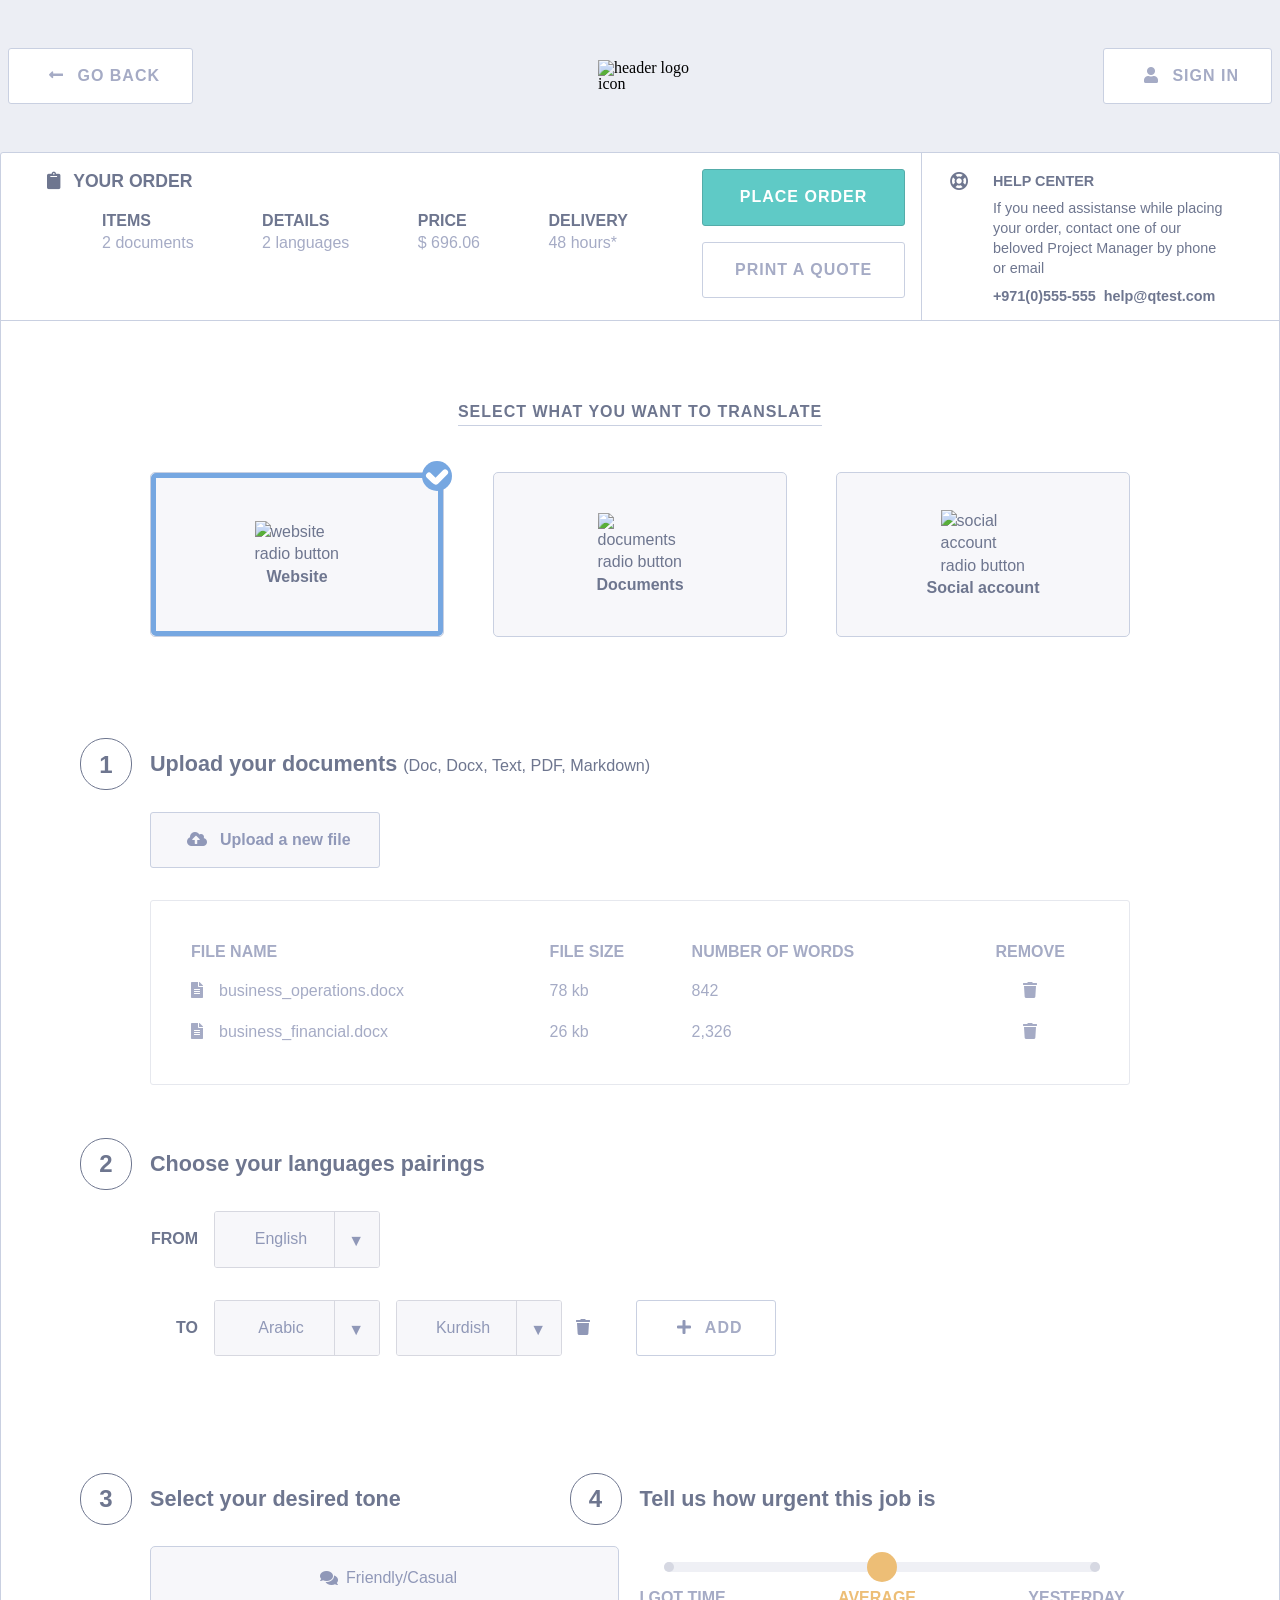
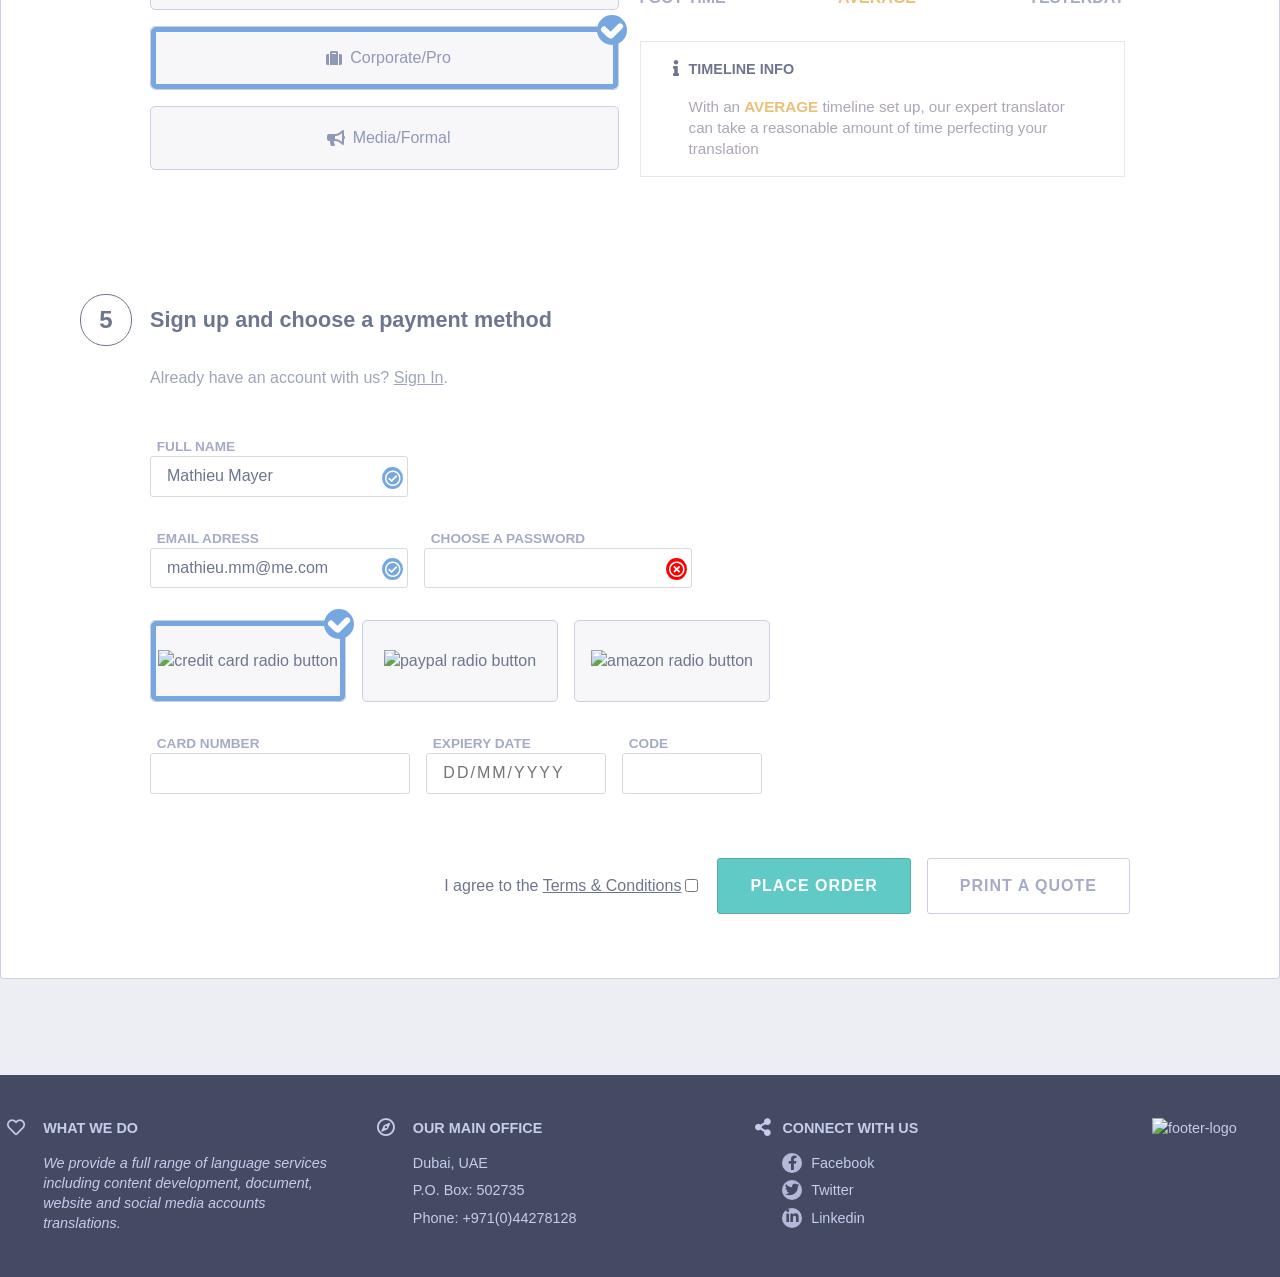
==== commit ddb599fb: "task 11 - custom radio button icon changed" ====
--- a/task_11/index.html
+++ b/task_11/index.html
@@ -68,7 +68,7 @@
                 <h2>
                     <span>Select what you want to translate</span>        
                 </h2>
-
+                
                 <div class="radio_wrapper">
                     <div class="radio_custom">
                         <input id="custom-radio-top-1" name="custom-radio-top" checked type="radio"/>
@@ -80,6 +80,7 @@
                                 Website
                             </span>
                         </label>
+                        <span class="mark-icon none"></span>
                     </div>
                     <div class="radio_custom">
                         <input id="custom-radio-top-2" name="custom-radio-top" type="radio"/>
@@ -91,6 +92,7 @@
                                 Documents
                             </span>
                         </label>
+                        <span class="mark-icon none"></span>
                     </div>
                     <div class="radio_custom">
                         <input id="custom-radio-top-3" name="custom-radio-top" type="radio"/>
@@ -102,6 +104,7 @@
                                 Social account
                             </span>
                         </label>
+                        <span class="mark-icon none"></span>
                     </div>
                 </div>
             </section>
@@ -196,6 +199,7 @@
                                     <i class="fas fa-comments"></i>
                                     <span>Friendly/Casual</span>
                                 </label>
+                                <span class="mark-icon none"></span>
                             </div>
                             <div class="radio_custom">
                                 <input id="custom-radio-middle-2" name="custom-radio-middle" checked type="radio"/>
@@ -203,6 +207,7 @@
                                     <i class="fas fa-suitcase"></i>
                                     <span>Corporate/Pro</span>
                                 </label>
+                                <span class="mark-icon none"></span>
                             </div>
                             <div class="radio_custom">
                                 <input id="custom-radio-middle-3" name="custom-radio-middle" type="radio"/>
@@ -210,6 +215,7 @@
                                     <i class="fas fa-bullhorn"></i>
                                     <span>Media/Formal</span>
                                 </label>
+                                <span class="mark-icon none"></span>
                             </div>
                         </div>
                     </section>
@@ -276,6 +282,7 @@
                                         <img src="img/visa.png" alt="credit card radio button">
                                     </span>
                                 </label>
+                                <span class="mark-icon none"></span>
                             </div>
                             <div class="radio_custom">
                                 <input id="custom-radio-bottom-2" name="custom-radio-bottom"  type="radio"/>
@@ -284,6 +291,7 @@
                                         <img src="img/paypal.png" alt="paypal radio button">
                                     </span>
                                 </label>
+                                <span class="mark-icon none"></span>
                             </div>
                             <div class="radio_custom">
                                 <input id="custom-radio-bottom-3" name="custom-radio-bottom"  type="radio"/>
@@ -292,22 +300,23 @@
                                         <img src="img/amazon.png" alt="amazon radio button">
                                     </span>
                                 </label>
+                                <span class="mark-icon none"></span>
                             </div>
                         </div>
                         <div class="flex_row-start">
                             <div>
                                 <p class="title">Card number</p>
-                                <input type="text" name="card" id="card" title="enter 16 digit card number" maxlength="16" placeholder="">
+                                <input type="text" name="card" class="card-input" id="card" title="enter 16 digit card number" maxlength="16" placeholder="">
                                 <label for="card"></label>
                             </div>
                             <div>
                                 <p class="title">Expiery date</p>
-                                <input name="expiery" id="expiery" title="enter expiery card date" maxlength="10" placeholder="DD/MM/YYYY">
+                                <input name="expiery" id="expiery" class="expiery-input" title="enter expiery card date" maxlength="10" placeholder="DD/MM/YYYY">
                                 <label for="expiery"></label>
                             </div>
                             <div>
                                 <p class="title">Code</p>
-                                <input type="number" max="999" title="enter CVV card code" name="code" id="code">
+                                <input type="text" pattern="\d{3,4}" class="code-input" title="enter CVV card code (3 or 4 digit)" name="code" id="code">
                                 <label for="code"></label>
                             </div>
                         </div>
--- a/task_11/css/helpers.css
+++ b/task_11/css/helpers.css
@@ -88,11 +88,46 @@
     opacity: 0.6;
 }
 
-/*font awesome icons*/
+/*icons*/
 
 .fas{
     padding: 0 0.5em;
 }
+
+.mark-icon{
+    position: absolute;
+    display: block;
+    border-radius: 100%;
+    width: 30px;
+    height: 30px;
+    top: -12px;
+    right: -9px;
+    background-color: #76a7e1;
+    z-index: 2;
+}
+.mark-icon::before {
+    content: '';
+    position: absolute;
+    top: 14px;
+    left: 3px;
+    display: block;
+    border: 3px solid white;
+    width: 7px;
+    border-radius: 5px;
+    transform: rotate(45deg);
+}
+.mark-icon::after {
+    position: absolute;
+    top: 13px;
+    left: 9px;
+    content: '';
+    display: block;
+    border: 3px solid white;
+    width: 13px;
+    border-radius: 5px;
+    transform: rotate(-45deg);
+}
+
 
 /*custom select*/
 
@@ -149,7 +184,11 @@
     position: relative;
 }
 
-.radio_custom input[type="radio"]:checked+label:before{
+.radio_custom input[type="radio"]:checked~.mark-icon{
+    display: block;
+}
+
+/* .radio_custom input[type="radio"]:checked+label:before{
     font-family: Font Awesome\ 5 Free;
     background: #76a7e1;
     color: #fff;
@@ -162,7 +201,9 @@
     padding: 0 5px;
     border-radius: 100%;
     text-align: center;
-}
+} */
+
+
 
 .radio_custom label{
     width: 100%;
@@ -251,4 +292,10 @@
 
 .select-container:hover{
     box-shadow: 2px 2px 5px 1px rgba(0,0,0,0.33);
-}+}
+
+
+/*display*/
+.none{
+    display: none;
+}
--- a/task_11/css/style.css
+++ b/task_11/css/style.css
@@ -177,6 +177,7 @@
     border: 1px solid #c9d0e1;
     width: 30%;
     border-radius: 5px;
+    position: relative;
 }
 .main__top-options .radio_wrapper div label{
     padding: 2em 0;
@@ -423,6 +424,7 @@
     height: 4em;
     min-width: 260px;
     color: #9098b8;
+    position: relative;
 }
 .content__wrapper .tone__wrapper .radio_custom label{
     flex-direction: row;
@@ -572,7 +574,7 @@
     text-align: center;
 }
 .content__wrapper .content__bottom .flex_row-start
-#card+label:before{
+.card-input+label:before{
     font-family: Font Awesome\ 5 Free;
     color: #d7d9e0;
     content: "\f09d";
@@ -586,57 +588,59 @@
     border-radius: 100%;
     text-align: center;
 }
-.content__wrapper .content__bottom .flex_row-start #card{
+.card-input{
     min-width: 260px;
 }
-.content__wrapper .content__bottom .flex_row-start #expiery{
+.expiery-input{
     text-align: center;
     letter-spacing: 2px;
     padding: 0.5em 1em;
     max-width: 180px;
 }
-.content__wrapper .content__bottom .flex_row-start #code{
-    text-align: center;
-    padding: 0.5em 2em;
+.code-input{
+    text-align: center;
     max-width: 140px;
 }
-.content__wrapper .content__bottom .flex_row-start, #expiery+label:before, #code+label:before{
-    content: ''
-}
-.content__wrapper .content__bottom .flex_row-start input[type="password"]{
+.card-input+label:before,
+.expiery-input+label:before, 
+.code-input+label:before{
+    display: none;
+}
+.content__bottom .flex_row-start input[type="password"]{
     font-weight: 700;
     letter-spacing: 5px;
 }
-.content__wrapper .content__bottom .flex_row-start .radio_custom{
+.content__bottom .flex_row-start .radio_custom{
     background: #f7f7fa;
     border: 1px solid #c9d0e1;
     width: 20%;
     border-radius: 5px;
-}
-.content__wrapper .content__bottom .flex_row-start .radio_custom label{
+    position: relative;
+}
+.content__bottom .flex_row-start .radio_custom label{
     padding: 1.5em 0;
 }
-.content__wrapper .content__bottom .flex_row-start .radio_custom img{
+.content__bottom .flex_row-start .radio_custom img{
     max-height: 30px;
 }
 @media screen and (max-width: 960px),(min-resolution:270dpi){
-    .content__wrapper .content__bottom .flex_row-start{
+    .content__bottom .flex_row-start{
         justify-content: center;
         flex-wrap: wrap;
     }
-    .content__wrapper .content__bottom .flex_row-start .radio_custom{
+    .content__bottom .flex_row-start .radio_custom{
         width: 80%;
         margin-top: 1em;
     }
-    .content__wrapper .content__bottom .flex_row-start div{
+    .content__bottom .flex_row-start div{
         margin: 0 0 0 1em;
     }
 }
 @media screen and (max-width: 760px),(min-resolution:270dpi){
-    .content__wrapper .content__bottom .flex_row-start{
+    .content__bottom .flex_row-start{
         flex-direction: column;
     }
-    .content__wrapper .content__bottom .flex_row-start div{
+    .content__bottom .flex_row-start div{
         margin: 1em 0 0 0;
     }
 }
